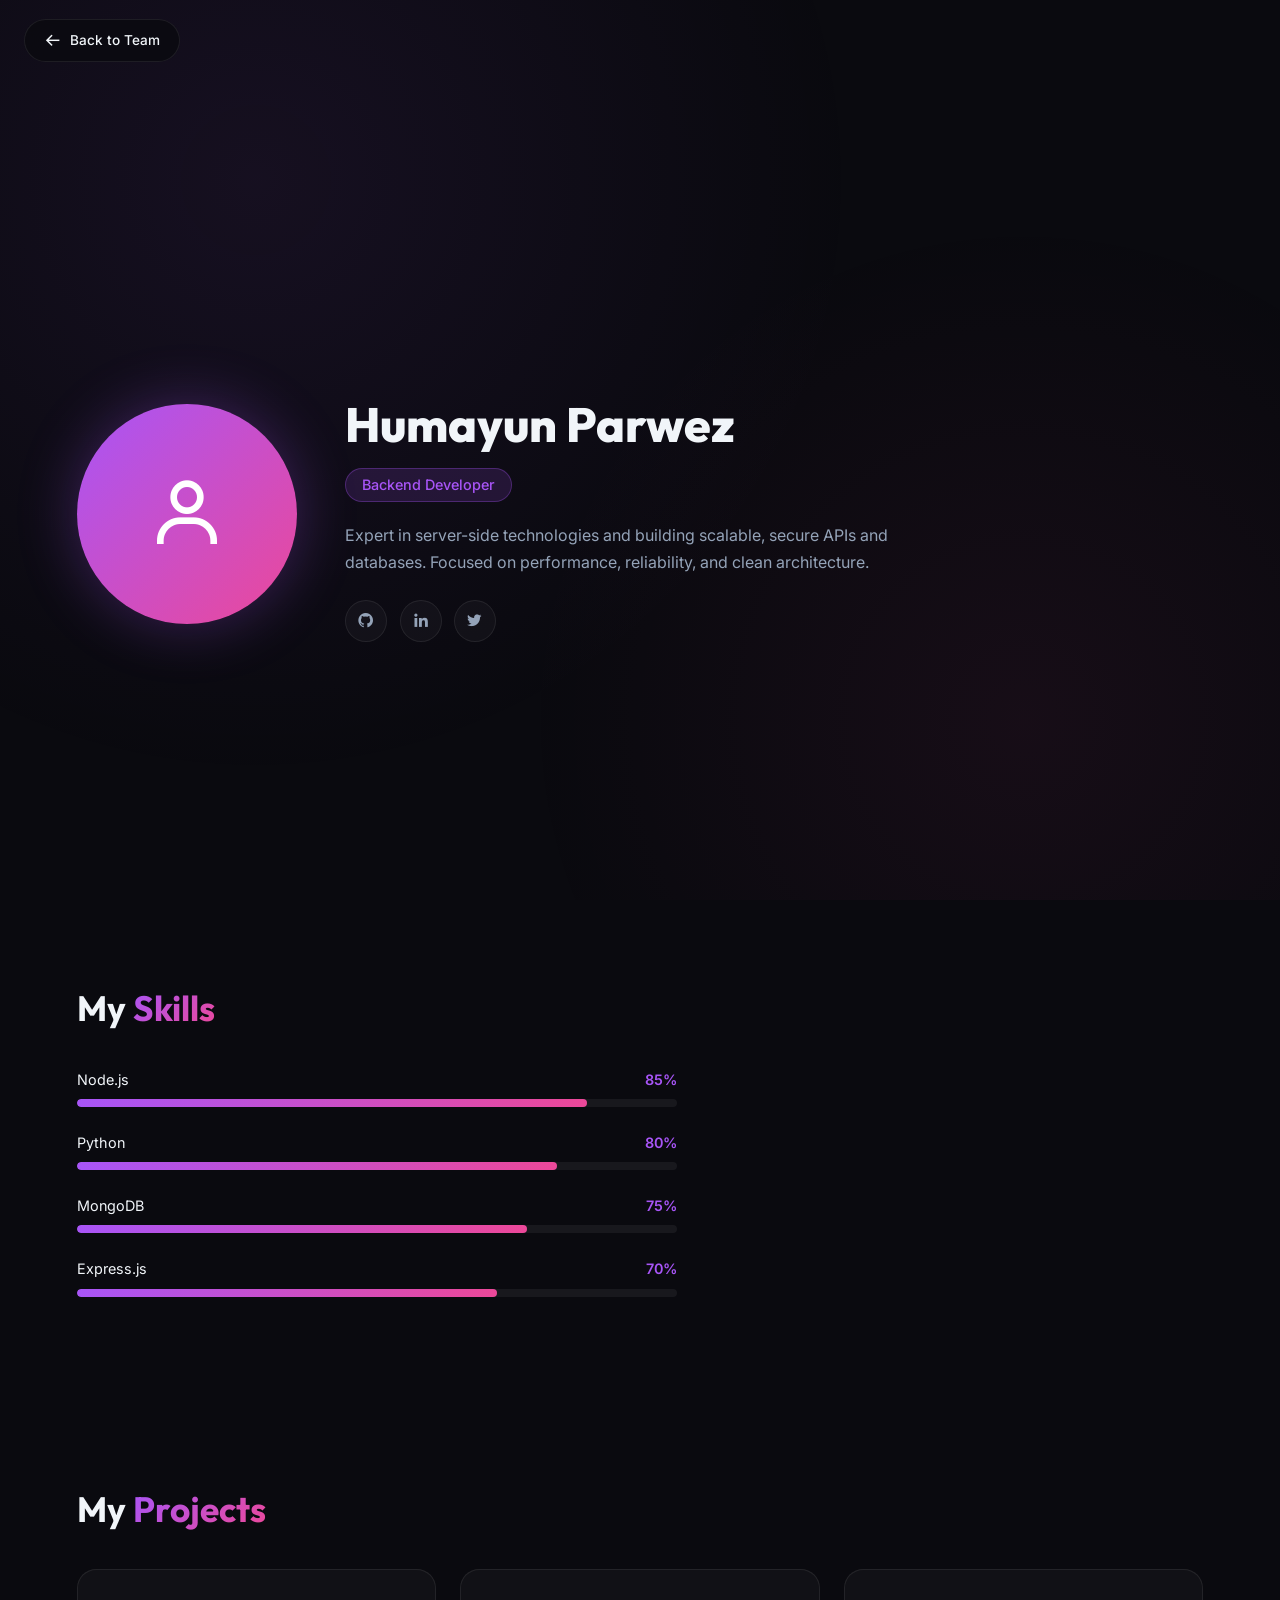
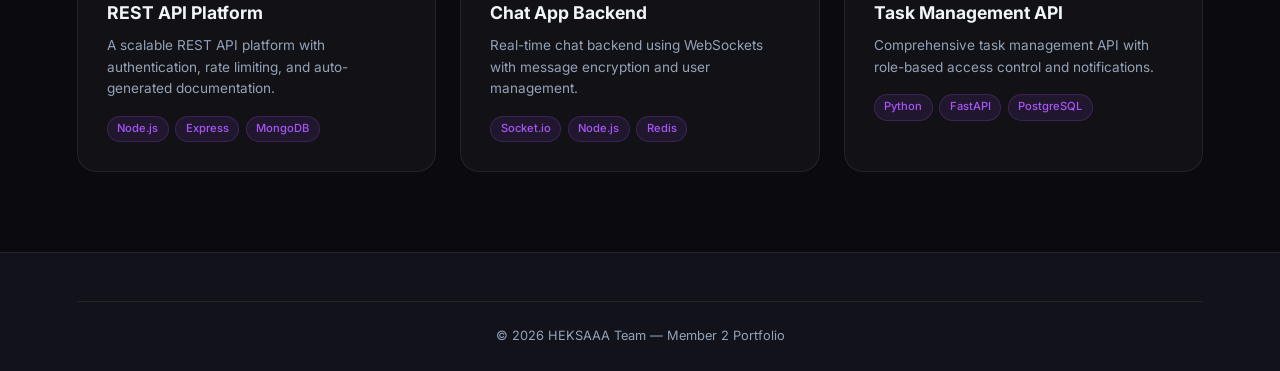
==== member2.html @ ff24f255 "index.html" ====
<!DOCTYPE html>
<html lang="en">

<head>
    <meta charset="UTF-8">
    <meta name="viewport" content="width=device-width, initial-scale=1.0">
    <title>Member 2 — HEKSAAA Portfolio</title>
    <link rel="stylesheet" href="style.css">
    <link rel="stylesheet" href="member.css">
    <link href='https://unpkg.com/boxicons@2.1.4/css/boxicons.min.css' rel='stylesheet'>
    <link rel="preconnect" href="https://fonts.googleapis.com">
    <link rel="preconnect" href="https://fonts.gstatic.com" crossorigin>
    <link
        href="https://fonts.googleapis.com/css2?family=Inter:wght@300;400;500;600;700;800;900&family=Outfit:wght@300;400;500;600;700;800&display=swap"
        rel="stylesheet">
</head>

<body>
    <div class="bg-particles"></div>
    <a href="index.html" class="back-btn"><i class='bx bx-arrow-back'></i> Back to Team</a>
    <div class="member-hero">
        <div class="member-hero-avatar"><i class='bx bx-user'></i></div>
        <div class="member-hero-info">
            <h1>Humayun Parwez</h1>
            <div class="role-badge">Backend Developer</div>
            <p>Expert in server-side technologies and building scalable, secure APIs and databases. Focused on
                performance, reliability, and clean architecture.</p>
            <div class="member-socials">
                <a href="#"><i class='bx bxl-github'></i></a>
                <a href="#"><i class='bx bxl-linkedin'></i></a>
                <a href="#"><i class='bx bxl-twitter'></i></a>
            </div>
        </div>
    </div>
    <div class="detail-section">
        <h2>My <span>Skills</span></h2>
        <div class="member-skills-list">
            <div class="member-skill-item">
                <div class="member-skill-header"><span>Node.js</span><span class="pct">85%</span></div>
                <div class="member-skill-bar-bg">
                    <div class="member-skill-bar-fill" data-width="85%"></div>
                </div>
            </div>
            <div class="member-skill-item">
                <div class="member-skill-header"><span>Python</span><span class="pct">80%</span></div>
                <div class="member-skill-bar-bg">
                    <div class="member-skill-bar-fill" data-width="80%"></div>
                </div>
            </div>
            <div class="member-skill-item">
                <div class="member-skill-header"><span>MongoDB</span><span class="pct">75%</span></div>
                <div class="member-skill-bar-bg">
                    <div class="member-skill-bar-fill" data-width="75%"></div>
                </div>
            </div>
            <div class="member-skill-item">
                <div class="member-skill-header"><span>Express.js</span><span class="pct">70%</span></div>
                <div class="member-skill-bar-bg">
                    <div class="member-skill-bar-fill" data-width="70%"></div>
                </div>
            </div>
        </div>
    </div>
    <div class="detail-section">
        <h2>My <span>Projects</span></h2>
        <div class="projects-grid">
            <div class="project-card">
                <h3>REST API Platform</h3>
                <p>A scalable REST API platform with authentication, rate limiting, and auto-generated documentation.
                </p>
                <div class="project-tags"><span>Node.js</span><span>Express</span><span>MongoDB</span></div>
            </div>
            <div class="project-card">
                <h3>Chat App Backend</h3>
                <p>Real-time chat backend using WebSockets with message encryption and user management.</p>
                <div class="project-tags"><span>Socket.io</span><span>Node.js</span><span>Redis</span></div>
            </div>
            <div class="project-card">
                <h3>Task Management API</h3>
                <p>Comprehensive task management API with role-based access control and notifications.</p>
                <div class="project-tags"><span>Python</span><span>FastAPI</span><span>PostgreSQL</span></div>
            </div>
        </div>
    </div>
    <footer class="footer">
        <div class="footer-bottom">
            <p>&copy; 2026 HEKSAAA Team — Member 2 Portfolio</p>
        </div>
    </footer>
    <script>const bars = document.querySelectorAll('.member-skill-bar-fill'); const obs = new IntersectionObserver(e => { e.forEach(x => { if (x.isIntersecting) { x.target.style.width = x.target.dataset.width; obs.unobserve(x.target) } }) }, { threshold: 0.3 }); bars.forEach(b => obs.observe(b));</script>
</body>

</html>
---- style.css ----
@import url('https://fonts.googleapis.com/css2?family=Inter:wght@300;400;500;600;700;800;900&family=Outfit:wght@300;400;500;600;700;800&display=swap');

:root {
    --bg-primary: #0a0a0f;
    --bg-secondary: #12121a;
    --bg-card: rgba(255,255,255,0.04);
    --accent: #a855f7;
    --accent2: #ec4899;
    --accent-glow: rgba(168,85,247,0.4);
    --text-primary: #f1f5f9;
    --text-secondary: #94a3b8;
    --glass-border: rgba(255,255,255,0.08);
    --glass-bg: rgba(255,255,255,0.03);
    --radius: 1.2rem;
}

* {
    margin: 0; padding: 0; box-sizing: border-box;
    scroll-behavior: smooth;
}

body {
    font-family: 'Inter', sans-serif;
    background: var(--bg-primary);
    color: var(--text-primary);
    overflow-x: hidden;
    font-size: 16px;
    line-height: 1.6;
}

/* === BACKGROUND PARTICLES === */
.bg-particles {
    position: fixed; top: 0; left: 0;
    width: 100%; height: 100%;
    z-index: 0; pointer-events: none;
    background:
        radial-gradient(ellipse 600px 600px at 20% 20%, rgba(168,85,247,0.08), transparent),
        radial-gradient(ellipse 500px 500px at 80% 80%, rgba(236,72,153,0.06), transparent);
}

/* === GLASS CARD === */
.glass-card {
    background: var(--glass-bg);
    border: 1px solid var(--glass-border);
    border-radius: var(--radius);
    backdrop-filter: blur(20px);
    -webkit-backdrop-filter: blur(20px);
    transition: all 0.4s cubic-bezier(0.4,0,0.2,1);
}

/* === HEADER === */
.header {
    position: fixed; top: 0; left: 0; width: 100%;
    padding: 1.2rem 6%;
    display: flex; justify-content: space-between; align-items: center;
    z-index: 1000;
    background: rgba(10,10,15,0.6);
    backdrop-filter: blur(20px);
    border-bottom: 1px solid var(--glass-border);
    transition: all 0.3s ease;
}

.logo {
    font-family: 'Outfit', sans-serif;
    font-size: 1.8rem; font-weight: 800;
    text-decoration: none;
    background: linear-gradient(135deg, var(--accent), var(--accent2));
    -webkit-background-clip: text; -webkit-text-fill-color: transparent;
    background-clip: text;
    letter-spacing: 2px;
}

#menu {
    font-size: 1.8rem; color: var(--text-primary);
    display: none; cursor: pointer;
}

.navbar { display: flex; align-items: center; gap: 0.5rem; }

.nav-link {
    font-size: 0.9rem; text-decoration: none;
    color: var(--text-secondary); font-weight: 500;
    padding: 0.5rem 1.2rem; border-radius: 2rem;
    transition: all 0.3s ease;
    opacity: 0; animation: fadeDown 0.6s ease forwards;
    animation-delay: calc(0.1s * var(--vlr));
}

.nav-link:hover, .nav-link.active {
    color: var(--text-primary);
    background: rgba(168,85,247,0.15);
}

@keyframes fadeDown {
    from { opacity: 0; transform: translateY(-20px); }
    to { opacity: 1; transform: translateY(0); }
}

/* === SECTIONS === */
section {
    position: relative; z-index: 1;
    padding: 7rem 6% 4rem;
    min-height: 100vh;
    display: flex; flex-direction: column;
    align-items: center; justify-content: center;
}

.section-title {
    font-family: 'Outfit', sans-serif;
    font-size: 2.8rem; font-weight: 700;
    text-align: center; margin-bottom: 1rem;
}
.section-title span {
    background: linear-gradient(135deg, var(--accent), var(--accent2));
    -webkit-background-clip: text; -webkit-text-fill-color: transparent;
    background-clip: text;
}
.section-subtitle {
    color: var(--text-secondary); text-align: center;
    font-size: 1rem; margin-bottom: 3rem; max-width: 500px;
}

/* === HERO === */
.hero {
    display: flex; align-items: center; justify-content: space-between;
    flex-direction: row; gap: 4rem;
    padding-top: 8rem;
}

.hero-content { max-width: 600px; }

.hero-badge {
    display: inline-block;
    padding: 0.4rem 1.2rem; border-radius: 2rem;
    background: rgba(168,85,247,0.12);
    border: 1px solid rgba(168,85,247,0.3);
    font-size: 0.85rem; color: var(--accent);
    margin-bottom: 1.5rem;
    animation: fadeDown 0.8s ease forwards;
}

.hero-title {
    font-family: 'Outfit', sans-serif;
    font-size: 3.5rem; font-weight: 800;
    line-height: 1.1; margin-bottom: 1rem;
    opacity: 0; animation: slideRight 0.8s ease 0.2s forwards;
}

.gradient-text {
    background: linear-gradient(135deg, var(--accent), var(--accent2), #f59e0b);
    -webkit-background-clip: text; -webkit-text-fill-color: transparent;
    background-clip: text;
}

.hero-typewriter {
    display: flex; align-items: center; gap: 2px;
    margin-bottom: 1.5rem; height: 2.2rem;
}
.hero-typewriter h2 {
    font-size: 1.4rem; font-weight: 600;
    color: var(--accent2);
}
.cursor {
    font-size: 1.4rem; color: var(--accent);
    animation: blink 0.8s step-end infinite;
}
@keyframes blink { 50% { opacity: 0; } }

.hero-description {
    color: var(--text-secondary); font-size: 1rem;
    margin-bottom: 2rem; line-height: 1.7;
    opacity: 0; animation: slideRight 0.8s ease 0.4s forwards;
}

.hero-buttons {
    display: flex; gap: 1rem; margin-bottom: 3rem;
    flex-wrap: wrap;
    opacity: 0; animation: slideUp 0.8s ease 0.6s forwards;
}

/* === BUTTONS === */
.btn {
    display: inline-flex; align-items: center; gap: 0.5rem;
    padding: 0.8rem 1.8rem; border-radius: 2rem;
    font-size: 0.95rem; font-weight: 600;
    text-decoration: none; cursor: pointer;
    border: none; transition: all 0.3s ease;
    font-family: 'Inter', sans-serif;
}

.btn-primary {
    background: linear-gradient(135deg, var(--accent), var(--accent2));
    color: white;
    box-shadow: 0 4px 20px rgba(168,85,247,0.3);
}
.btn-primary:hover {
    transform: translateY(-2px);
    box-shadow: 0 8px 30px rgba(168,85,247,0.5);
}

.btn-outline {
    background: transparent;
    border: 1.5px solid var(--glass-border);
    color: var(--text-primary);
}
.btn-outline:hover {
    border-color: var(--accent);
    background: rgba(168,85,247,0.08);
}

/* === HERO STATS === */
.hero-stats {
    display: flex; gap: 2.5rem;
    opacity: 0; animation: slideUp 0.8s ease 0.8s forwards;
}
.stat-item { text-align: center; }
.stat-number {
    display: block; font-family: 'Outfit', sans-serif;
    font-size: 2.2rem; font-weight: 800;
    background: linear-gradient(135deg, var(--accent), var(--accent2));
    -webkit-background-clip: text; -webkit-text-fill-color: transparent;
    background-clip: text;
}
.stat-number::after { content: '+'; }
.stat-label {
    font-size: 0.8rem; color: var(--text-secondary);
}

/* === HERO VISUAL === */
.hero-visual {
    position: relative; width: 350px; height: 350px;
    flex-shrink: 0;
}
.hex-grid { position: relative; width: 100%; height: 100%; }
.hex {
    position: absolute; border-radius: 1.5rem;
    border: 1px solid var(--glass-border);
    background: var(--glass-bg);
    animation: floatHex 6s ease-in-out infinite;
}
.hex-1 { width: 120px; height: 120px; top: 10%; left: 30%; background: rgba(168,85,247,0.1); animation-delay: 0s; }
.hex-2 { width: 80px; height: 80px; top: 50%; left: 10%; background: rgba(236,72,153,0.1); animation-delay: 1s; }
.hex-3 { width: 100px; height: 100px; top: 55%; left: 55%; background: rgba(168,85,247,0.08); animation-delay: 2s; }
.hex-4 { width: 60px; height: 60px; top: 15%; left: 70%; background: rgba(236,72,153,0.08); animation-delay: 0.5s; }
.hex-5 { width: 90px; height: 90px; top: 70%; left: 30%; background: rgba(245,158,11,0.06); animation-delay: 1.5s; }

@keyframes floatHex {
    0%, 100% { transform: translateY(0) rotate(0deg); }
    50% { transform: translateY(-15px) rotate(5deg); }
}

/* === ABOUT === */
.about-section { padding-top: 6rem; }
.about-grid {
    display: grid;
    grid-template-columns: repeat(auto-fit, minmax(280px, 1fr));
    gap: 1.5rem; width: 100%; max-width: 1000px;
}
.about-card {
    padding: 2rem; text-align: center;
}
.about-card:hover {
    border-color: rgba(168,85,247,0.3);
    transform: translateY(-5px);
    box-shadow: 0 10px 40px rgba(168,85,247,0.1);
}
.about-icon {
    width: 60px; height: 60px; margin: 0 auto 1.2rem;
    border-radius: 50%;
    background: linear-gradient(135deg, rgba(168,85,247,0.2), rgba(236,72,153,0.2));
    display: flex; align-items: center; justify-content: center;
}
.about-icon i { font-size: 1.6rem; color: var(--accent); }
.about-card h3 {
    font-family: 'Outfit', sans-serif;
    font-size: 1.3rem; margin-bottom: 0.8rem;
}
.about-card p { color: var(--text-secondary); font-size: 0.9rem; }

/* === TEAM SECTION === */
.team-section { padding-top: 6rem; }
.team-grid {
    display: grid;
    grid-template-columns: repeat(auto-fill, minmax(280px, 1fr));
    gap: 1.5rem; width: 100%; max-width: 1100px;
}

.member-card {
    position: relative; padding: 2rem 1.5rem;
    text-align: center; text-decoration: none;
    cursor: pointer; overflow: hidden;
    animation: cardIn 0.6s ease forwards;
    animation-delay: var(--delay);
    opacity: 0;
}

@keyframes cardIn {
    from { opacity: 0; transform: translateY(30px) scale(0.95); }
    to { opacity: 1; transform: translateY(0) scale(1); }
}

.member-card:hover {
    border-color: rgba(168,85,247,0.4);
    transform: translateY(-8px) scale(1.02);
    box-shadow: 0 20px 60px rgba(168,85,247,0.15);
}

.member-glow {
    position: absolute; top: -50%; left: -50%;
    width: 200%; height: 200%;
    background: radial-gradient(circle, rgba(168,85,247,0.08), transparent 60%);
    opacity: 0; transition: opacity 0.5s;
    pointer-events: none;
}
.member-card:hover .member-glow { opacity: 1; }

.member-avatar {
    position: relative; width: 90px; height: 90px;
    margin: 0 auto 1.2rem;
}
.avatar-placeholder {
    width: 100%; height: 100%; border-radius: 50%;
    background: linear-gradient(135deg, var(--accent), var(--accent2));
    display: flex; align-items: center; justify-content: center;
    transition: all 0.4s ease;
}
.avatar-placeholder i { font-size: 2.2rem; color: white; }
.avatar-img {
    width: 100%; height: 100%; border-radius: 50%;
    object-fit: cover;
    border: 3px solid transparent;
    background-image: linear-gradient(var(--bg-primary), var(--bg-primary)),
                      linear-gradient(135deg, var(--accent), var(--accent2));
    background-origin: border-box;
    background-clip: content-box, border-box;
    transition: all 0.4s ease;
}
.member-card:hover .avatar-img {
    box-shadow: 0 0 30px var(--accent-glow);
    transform: scale(1.05);
}
.member-card:hover .avatar-placeholder {
    box-shadow: 0 0 30px var(--accent-glow);
    transform: scale(1.05);
}

.member-status {
    position: absolute; bottom: 4px; right: 4px;
    width: 14px; height: 14px; border-radius: 50%;
    border: 2px solid var(--bg-primary);
}
.member-status.online { background: #22c55e; }

.member-name {
    font-family: 'Outfit', sans-serif;
    font-size: 1.2rem; font-weight: 700;
    color: var(--text-primary); margin-bottom: 0.3rem;
}
.member-role {
    display: block; font-size: 0.8rem;
    color: var(--accent); font-weight: 500;
    margin-bottom: 0.8rem;
}
.member-bio {
    font-size: 0.85rem; color: var(--text-secondary);
    margin-bottom: 1rem; line-height: 1.5;
}

.member-skills-preview {
    display: flex; flex-wrap: wrap; gap: 0.4rem;
    justify-content: center; margin-bottom: 1rem;
}
.skill-tag {
    padding: 0.25rem 0.7rem; border-radius: 1rem;
    font-size: 0.7rem; font-weight: 500;
    background: rgba(168,85,247,0.1);
    border: 1px solid rgba(168,85,247,0.2);
    color: var(--accent);
}

.card-arrow {
    display: flex; align-items: center; justify-content: center;
    width: 36px; height: 36px; margin: 0 auto;
    border-radius: 50%;
    background: rgba(168,85,247,0.1);
    transition: all 0.3s ease;
}
.card-arrow i { font-size: 1.2rem; color: var(--accent); transition: transform 0.3s; }
.member-card:hover .card-arrow {
    background: linear-gradient(135deg, var(--accent), var(--accent2));
}
.member-card:hover .card-arrow i { color: white; transform: translateX(3px); }

/* === SKILLS === */
.skills-section { padding-top: 6rem; }
.skills-grid {
    display: grid;
    grid-template-columns: repeat(auto-fill, minmax(280px, 1fr));
    gap: 1.5rem; width: 100%; max-width: 1000px;
}
.skill-card { padding: 1.8rem; }
.skill-card:hover {
    border-color: rgba(168,85,247,0.3);
    transform: translateY(-4px);
}
.skill-icon {
    width: 50px; height: 50px; border-radius: 12px;
    background: linear-gradient(135deg, rgba(168,85,247,0.15), rgba(236,72,153,0.15));
    display: flex; align-items: center; justify-content: center;
    margin-bottom: 1rem;
}
.skill-icon i { font-size: 1.4rem; color: var(--accent); }
.skill-card h3 {
    font-family: 'Outfit', sans-serif;
    font-size: 1.1rem; margin-bottom: 1rem;
}
.skill-bar-container {
    width: 100%; height: 8px; border-radius: 10px;
    background: rgba(255,255,255,0.06);
    overflow: hidden; position: relative;
}
.skill-bar {
    height: 100%; width: 0; border-radius: 10px;
    background: linear-gradient(90deg, var(--accent), var(--accent2));
    transition: width 1.5s cubic-bezier(0.4,0,0.2,1);
    position: relative;
}
.skill-percent {
    position: absolute; right: 0; top: -22px;
    font-size: 0.75rem; color: var(--accent); font-weight: 600;
}

/* === CONTACT === */
.contact-section { padding-top: 6rem; }
.contact-form {
    width: 100%; max-width: 700px;
}
.form-row { display: flex; gap: 1rem; margin-bottom: 0; }
.form-group {
    position: relative; flex: 1; margin-bottom: 1.2rem;
}
.form-group.full-width { width: 100%; }
.form-group input, .form-group textarea {
    width: 100%; padding: 1rem 1rem 1rem 2.8rem;
    background: var(--glass-bg);
    border: 1px solid var(--glass-border);
    border-radius: var(--radius);
    color: var(--text-primary);
    font-family: 'Inter', sans-serif;
    font-size: 0.9rem;
    transition: all 0.3s ease;
    outline: none;
}
.form-group textarea { resize: none; min-height: 140px; }
.form-group input:focus, .form-group textarea:focus {
    border-color: var(--accent);
    box-shadow: 0 0 20px rgba(168,85,247,0.1);
}
.form-group label {
    position: absolute; left: 2.8rem; top: 1rem;
    font-size: 0.9rem; color: var(--text-secondary);
    transition: all 0.3s ease; pointer-events: none;
}
.form-group input:focus + label,
.form-group input:not(:placeholder-shown) + label,
.form-group textarea:focus + label,
.form-group textarea:not(:placeholder-shown) + label {
    top: -0.6rem; left: 1rem; font-size: 0.7rem;
    color: var(--accent);
    background: var(--bg-primary); padding: 0 0.4rem;
}
.form-group i {
    position: absolute; left: 1rem; top: 1.05rem;
    font-size: 1rem; color: var(--text-secondary);
    transition: color 0.3s;
}
.form-group input:focus ~ i,
.form-group textarea:focus ~ i { color: var(--accent); }

.btn-submit {
    width: 100%; justify-content: center;
    padding: 1rem; font-size: 1rem; border-radius: var(--radius);
}

/* === FOOTER === */
.footer {
    position: relative; z-index: 1;
    background: var(--bg-secondary);
    border-top: 1px solid var(--glass-border);
    padding: 3rem 6% 1.5rem;
}
.footer-content {
    display: flex; justify-content: space-between;
    align-items: center; flex-wrap: wrap;
    gap: 2rem; margin-bottom: 2rem;
}
.footer-brand p { color: var(--text-secondary); font-size: 0.85rem; margin-top: 0.4rem; }
.footer-links { display: flex; gap: 1.5rem; }
.footer-links a {
    color: var(--text-secondary); text-decoration: none;
    font-size: 0.9rem; transition: color 0.3s;
}
.footer-links a:hover { color: var(--accent); }
.footer-socials { display: flex; gap: 0.8rem; }
.footer-socials a {
    width: 40px; height: 40px; border-radius: 50%;
    background: var(--glass-bg); border: 1px solid var(--glass-border);
    display: flex; align-items: center; justify-content: center;
    color: var(--text-secondary); text-decoration: none;
    transition: all 0.3s ease;
}
.footer-socials a:hover {
    background: linear-gradient(135deg, var(--accent), var(--accent2));
    color: white; border-color: transparent;
    transform: translateY(-3px);
}
.footer-socials a i { font-size: 1.1rem; }
.footer-bottom {
    text-align: center; padding-top: 1.5rem;
    border-top: 1px solid var(--glass-border);
}
.footer-bottom p { color: var(--text-secondary); font-size: 0.8rem; }

.back-to-top {
    position: fixed; bottom: 2rem; right: 2rem;
    width: 45px; height: 45px; border-radius: 50%;
    background: linear-gradient(135deg, var(--accent), var(--accent2));
    display: flex; align-items: center; justify-content: center;
    text-decoration: none; z-index: 999;
    opacity: 0; transform: translateY(20px);
    transition: all 0.3s ease;
    box-shadow: 0 4px 15px rgba(168,85,247,0.4);
}
.back-to-top.visible { opacity: 1; transform: translateY(0); }
.back-to-top i { font-size: 1.5rem; color: white; }

/* === ANIMATIONS === */
@keyframes slideRight {
    from { opacity: 0; transform: translateX(-40px); }
    to { opacity: 1; transform: translateX(0); }
}
@keyframes slideUp {
    from { opacity: 0; transform: translateY(30px); }
    to { opacity: 1; transform: translateY(0); }
}

/* === RESPONSIVE === */
@media (max-width: 900px) {
    .hero { flex-direction: column; text-align: center; padding-top: 7rem; }
    .hero-content { max-width: 100%; }
    .hero-title { font-size: 2.6rem; }
    .hero-buttons { justify-content: center; }
    .hero-stats { justify-content: center; }
    .hero-typewriter { justify-content: center; }
    .hero-visual { width: 250px; height: 250px; }
    .section-title { font-size: 2.2rem; }
}

@media (max-width: 768px) {
    section { padding: 5rem 4% 3rem; }
    #menu { display: block; }
    .navbar {
        position: absolute; left: 0; top: 100%;
        width: 100%; flex-direction: column; padding: 1rem;
        background: rgba(10,10,15,0.95);
        backdrop-filter: blur(20px);
        border-bottom: 1px solid var(--glass-border);
        display: none;
    }
    .navbar.active { display: flex; }
    .nav-link { padding: 0.8rem 1.2rem; width: 100%; text-align: center; }
    .form-row { flex-direction: column; }
    .team-grid { grid-template-columns: repeat(auto-fill, minmax(240px, 1fr)); }
}

@media (max-width: 480px) {
    .hero-title { font-size: 2rem; }
    .hero-stats { gap: 1.5rem; }
    .stat-number { font-size: 1.8rem; }
    .team-grid, .skills-grid, .about-grid {
        grid-template-columns: 1fr;
    }
}
---- member.css ----
/* === MEMBER PAGE STYLES === */

.member-hero {
    display: flex; align-items: center; gap: 3rem;
    padding-top: 8rem; min-height: 100vh;
    position: relative; z-index: 1;
    padding-left: 6%; padding-right: 6%;
}

.member-hero-avatar {
    width: 220px; height: 220px; border-radius: 50%;
    background: linear-gradient(135deg, var(--accent), var(--accent2));
    display: flex; align-items: center; justify-content: center;
    flex-shrink: 0;
    box-shadow: 0 0 60px rgba(168,85,247,0.3);
    animation: scaleIn 0.6s ease forwards;
    overflow: hidden;
    padding: 4px;
}
.member-hero-avatar i { font-size: 5rem; color: white; }
.member-hero-avatar img {
    width: 100%; height: 100%; border-radius: 50%;
    object-fit: cover;
}

@keyframes scaleIn {
    from { opacity: 0; transform: scale(0.5); }
    to { opacity: 1; transform: scale(1); }
}

.member-hero-info { max-width: 600px; }
.member-hero-info h1 {
    font-family: 'Outfit', sans-serif;
    font-size: 3rem; font-weight: 800;
    margin-bottom: 0.3rem;
    opacity: 0; animation: slideRight 0.6s ease 0.2s forwards;
}
.member-hero-info .role-badge {
    display: inline-block;
    padding: 0.3rem 1rem; border-radius: 2rem;
    background: rgba(168,85,247,0.15);
    border: 1px solid rgba(168,85,247,0.3);
    color: var(--accent); font-size: 0.9rem; font-weight: 500;
    margin-bottom: 1.2rem;
    opacity: 0; animation: slideRight 0.6s ease 0.3s forwards;
}
.member-hero-info p {
    color: var(--text-secondary); font-size: 1rem; line-height: 1.7;
    margin-bottom: 1.5rem;
    opacity: 0; animation: slideRight 0.6s ease 0.4s forwards;
}
.member-socials {
    display: flex; gap: 0.8rem;
    opacity: 0; animation: slideUp 0.6s ease 0.5s forwards;
}
.member-socials a {
    width: 42px; height: 42px; border-radius: 50%;
    background: var(--glass-bg); border: 1px solid var(--glass-border);
    display: flex; align-items: center; justify-content: center;
    color: var(--text-secondary); text-decoration: none;
    transition: all 0.3s ease;
}
.member-socials a:hover {
    background: linear-gradient(135deg, var(--accent), var(--accent2));
    color: white; border-color: transparent;
    transform: translateY(-3px);
}
.member-socials a i { font-size: 1.1rem; }

/* Detail sections */
.detail-section {
    padding: 5rem 6%;
    position: relative; z-index: 1;
}
.detail-section h2 {
    font-family: 'Outfit', sans-serif;
    font-size: 2.2rem; font-weight: 700;
    margin-bottom: 2rem;
}
.detail-section h2 span {
    background: linear-gradient(135deg, var(--accent), var(--accent2));
    -webkit-background-clip: text; -webkit-text-fill-color: transparent;
    background-clip: text;
}

/* Education Timeline */
.timeline { position: relative; padding-left: 2rem; }
.timeline::before {
    content: ''; position: absolute;
    left: 6px; top: 0; bottom: 0; width: 2px;
    background: linear-gradient(to bottom, var(--accent), var(--accent2));
}
.timeline-item {
    position: relative; padding: 1.5rem;
    background: var(--glass-bg);
    border: 1px solid var(--glass-border);
    border-radius: var(--radius);
    margin-bottom: 1.5rem; margin-left: 1.5rem;
    transition: all 0.3s ease;
}
.timeline-item:hover {
    border-color: rgba(168,85,247,0.3);
    transform: translateX(5px);
}
.timeline-item::before {
    content: ''; position: absolute;
    left: -2.1rem; top: 1.8rem;
    width: 12px; height: 12px; border-radius: 50%;
    background: var(--accent);
    box-shadow: 0 0 10px var(--accent-glow);
}
.timeline-year {
    color: var(--accent); font-size: 0.85rem;
    font-weight: 600; margin-bottom: 0.3rem;
}
.timeline-item h3 { font-size: 1.1rem; margin-bottom: 0.4rem; }
.timeline-item p { color: var(--text-secondary); font-size: 0.9rem; }

/* Skills bars for member page */
.member-skills-list { max-width: 600px; }
.member-skill-item { margin-bottom: 1.5rem; }
.member-skill-header {
    display: flex; justify-content: space-between;
    margin-bottom: 0.5rem;
}
.member-skill-header span { font-size: 0.9rem; }
.member-skill-header .pct { color: var(--accent); font-weight: 600; }
.member-skill-bar-bg {
    width: 100%; height: 8px; border-radius: 10px;
    background: rgba(255,255,255,0.06); overflow: hidden;
}
.member-skill-bar-fill {
    height: 100%; border-radius: 10px;
    background: linear-gradient(90deg, var(--accent), var(--accent2));
    width: 0; transition: width 1.2s ease;
}

/* Projects Grid */
.projects-grid {
    display: grid;
    grid-template-columns: repeat(auto-fill, minmax(280px, 1fr));
    gap: 1.5rem;
}
.project-card {
    padding: 1.8rem;
    background: var(--glass-bg);
    border: 1px solid var(--glass-border);
    border-radius: var(--radius);
    transition: all 0.3s ease;
}
.project-card:hover {
    border-color: rgba(168,85,247,0.3);
    transform: translateY(-4px);
    box-shadow: 0 10px 30px rgba(168,85,247,0.1);
}
.project-card h3 { font-size: 1.1rem; margin-bottom: 0.5rem; }
.project-card p { color: var(--text-secondary); font-size: 0.85rem; margin-bottom: 1rem; }
.project-tags { display: flex; flex-wrap: wrap; gap: 0.4rem; }
.project-tags span {
    padding: 0.2rem 0.6rem; border-radius: 1rem;
    font-size: 0.7rem; font-weight: 500;
    background: rgba(168,85,247,0.1);
    border: 1px solid rgba(168,85,247,0.2);
    color: var(--accent);
}

/* Back button */
.back-btn {
    position: fixed; top: 1.2rem; left: 1.5rem;
    z-index: 1001;
    display: inline-flex; align-items: center; gap: 0.5rem;
    padding: 0.6rem 1.2rem; border-radius: 2rem;
    background: rgba(10,10,15,0.8);
    backdrop-filter: blur(15px);
    border: 1px solid var(--glass-border);
    color: var(--text-primary); text-decoration: none;
    font-size: 0.85rem; font-weight: 500;
    transition: all 0.3s ease;
}
.back-btn:hover {
    border-color: var(--accent);
    background: rgba(168,85,247,0.1);
}
.back-btn i { font-size: 1.1rem; }

/* Responsive member page */
@media (max-width: 768px) {
    .member-hero {
        flex-direction: column; text-align: center;
        padding-top: 6rem;
    }
    .member-hero-avatar { width: 160px; height: 160px; }
    .member-hero-avatar i { font-size: 3.5rem; }
    .member-hero-info h1 { font-size: 2.2rem; }
    .member-socials { justify-content: center; }
    .detail-section { padding: 3rem 4%; }
    .projects-grid { grid-template-columns: 1fr; }
    .photo-gallery { grid-template-columns: repeat(auto-fill, minmax(140px, 1fr)); }
}

/* === PHOTO GALLERY === */
.photo-gallery {
    display: grid;
    grid-template-columns: repeat(auto-fill, minmax(200px, 1fr));
    gap: 1rem;
}

.photo-item {
    position: relative;
    border-radius: var(--radius);
    overflow: hidden;
    aspect-ratio: 1;
    border: 1px solid var(--glass-border);
    cursor: pointer;
    transition: all 0.4s ease;
}

.photo-item img {
    width: 100%; height: 100%;
    object-fit: cover;
    transition: transform 0.5s ease;
}

.photo-item:hover {
    border-color: rgba(168,85,247,0.4);
    box-shadow: 0 10px 40px rgba(168,85,247,0.2);
    transform: translateY(-4px);
}

.photo-item:hover img {
    transform: scale(1.08);
}

.photo-overlay {
    position: absolute;
    bottom: 0; left: 0; right: 0;
    padding: 1rem;
    background: linear-gradient(to top, rgba(0,0,0,0.8), transparent);
    opacity: 0;
    transition: opacity 0.3s ease;
}

.photo-item:hover .photo-overlay {
    opacity: 1;
}

.photo-overlay span {
    font-size: 0.8rem;
    color: white;
    font-weight: 500;
}

/* Photo placeholder when no real image */
.photo-placeholder {
    width: 100%; height: 100%;
    background: linear-gradient(135deg, rgba(168,85,247,0.15), rgba(236,72,153,0.1));
    display: flex; flex-direction: column;
    align-items: center; justify-content: center;
    gap: 0.5rem;
}

.photo-placeholder i {
    font-size: 2rem;
    color: var(--accent);
    opacity: 0.5;
}

.photo-placeholder span {
    font-size: 0.75rem;
    color: var(--text-secondary);
}
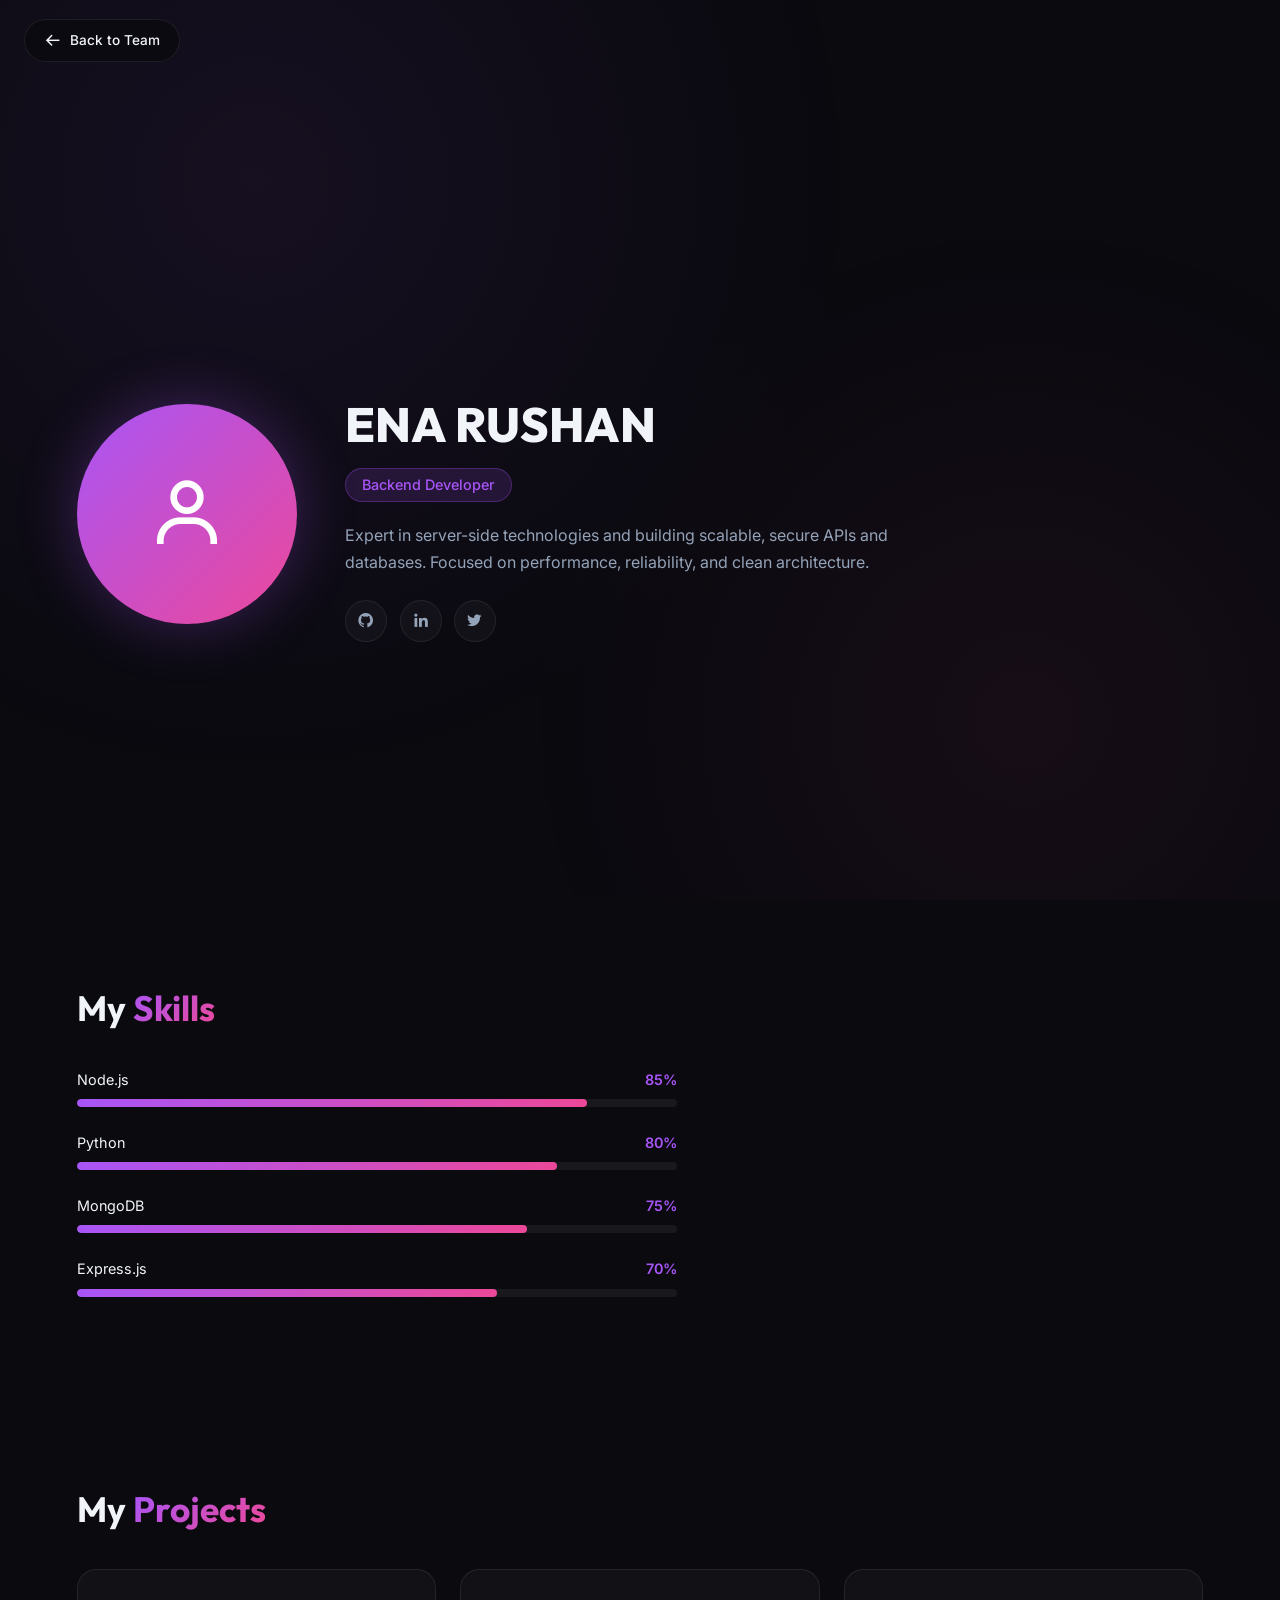
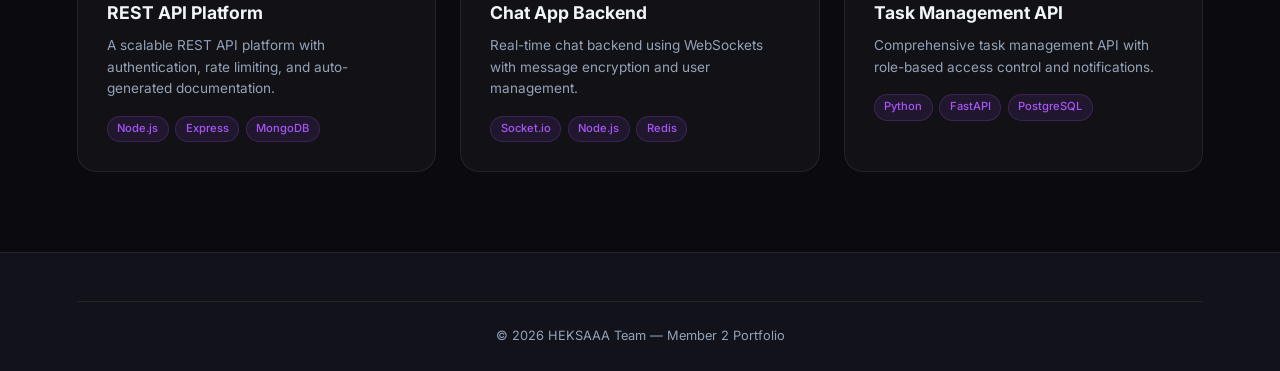
==== commit 85c4633e: "Update member2.html" ====
--- a/member2.html
+++ b/member2.html
@@ -21,7 +21,7 @@
     <div class="member-hero">
         <div class="member-hero-avatar"><i class='bx bx-user'></i></div>
         <div class="member-hero-info">
-            <h1>Humayun Parwez</h1>
+            <h1>ENA RUSHAN</h1>
             <div class="role-badge">Backend Developer</div>
             <p>Expert in server-side technologies and building scalable, secure APIs and databases. Focused on
                 performance, reliability, and clean architecture.</p>
@@ -90,4 +90,4 @@
     <script>const bars = document.querySelectorAll('.member-skill-bar-fill'); const obs = new IntersectionObserver(e => { e.forEach(x => { if (x.isIntersecting) { x.target.style.width = x.target.dataset.width; obs.unobserve(x.target) } }) }, { threshold: 0.3 }); bars.forEach(b => obs.observe(b));</script>
 </body>
 
-</html>+</html>
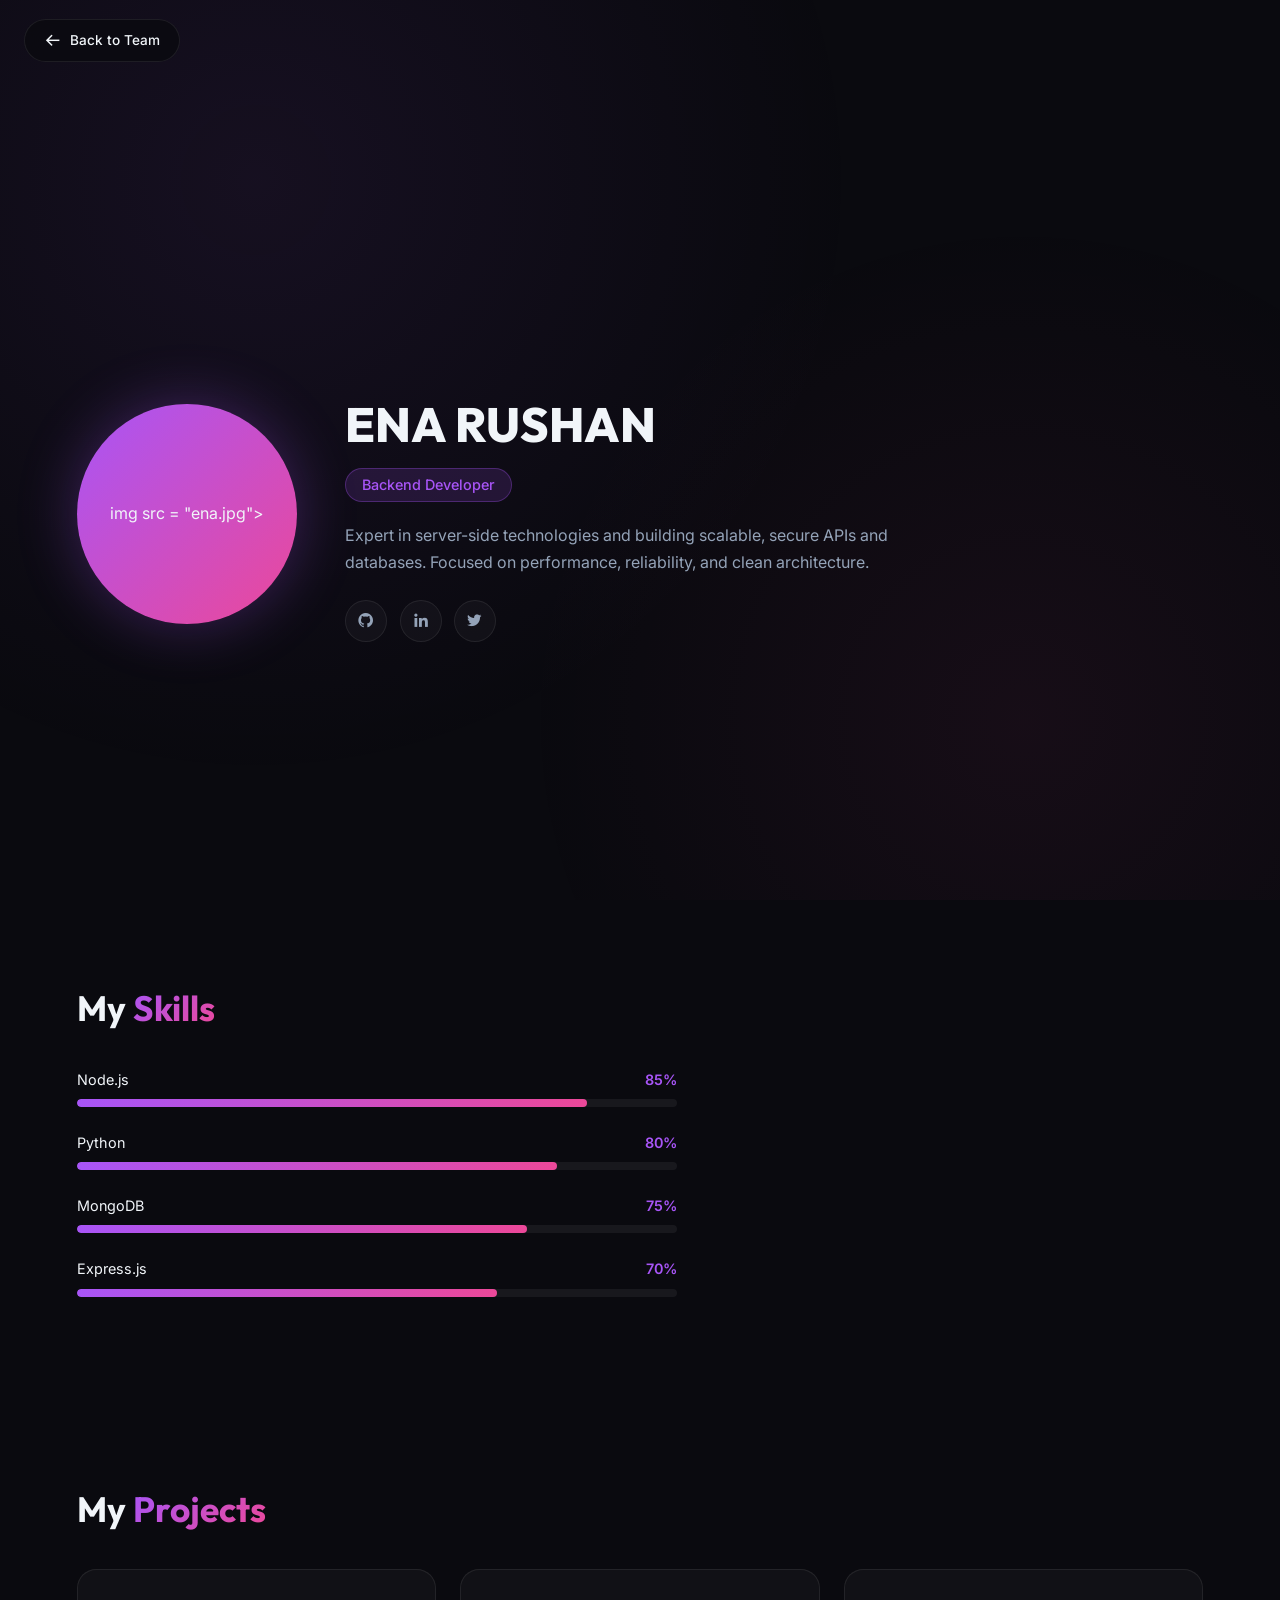
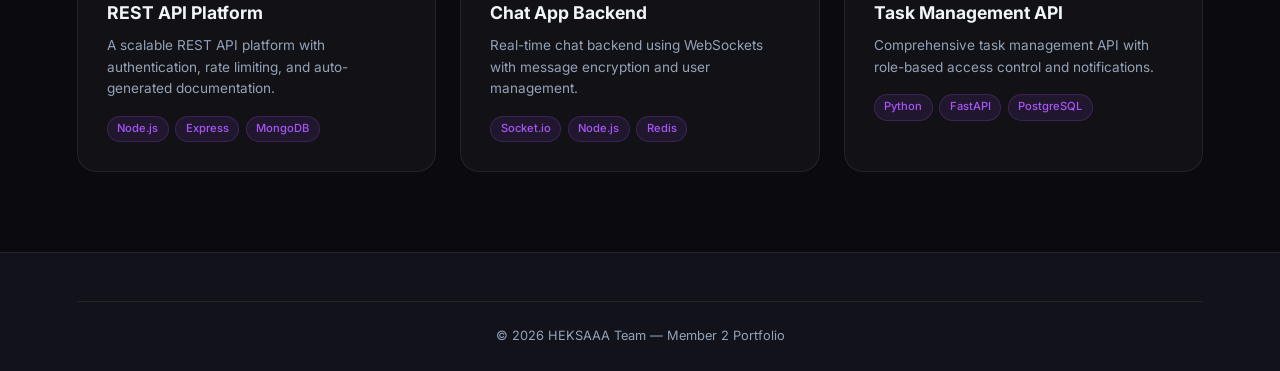
==== commit 074d7e69: "Update member2.html" ====
--- a/member2.html
+++ b/member2.html
@@ -19,7 +19,7 @@
     <div class="bg-particles"></div>
     <a href="index.html" class="back-btn"><i class='bx bx-arrow-back'></i> Back to Team</a>
     <div class="member-hero">
-        <div class="member-hero-avatar"><i class='bx bx-user'></i></div>
+        <div class="member-hero-avatar">img src = "ena.jpg"> </div>
         <div class="member-hero-info">
             <h1>ENA RUSHAN</h1>
             <div class="role-badge">Backend Developer</div>
